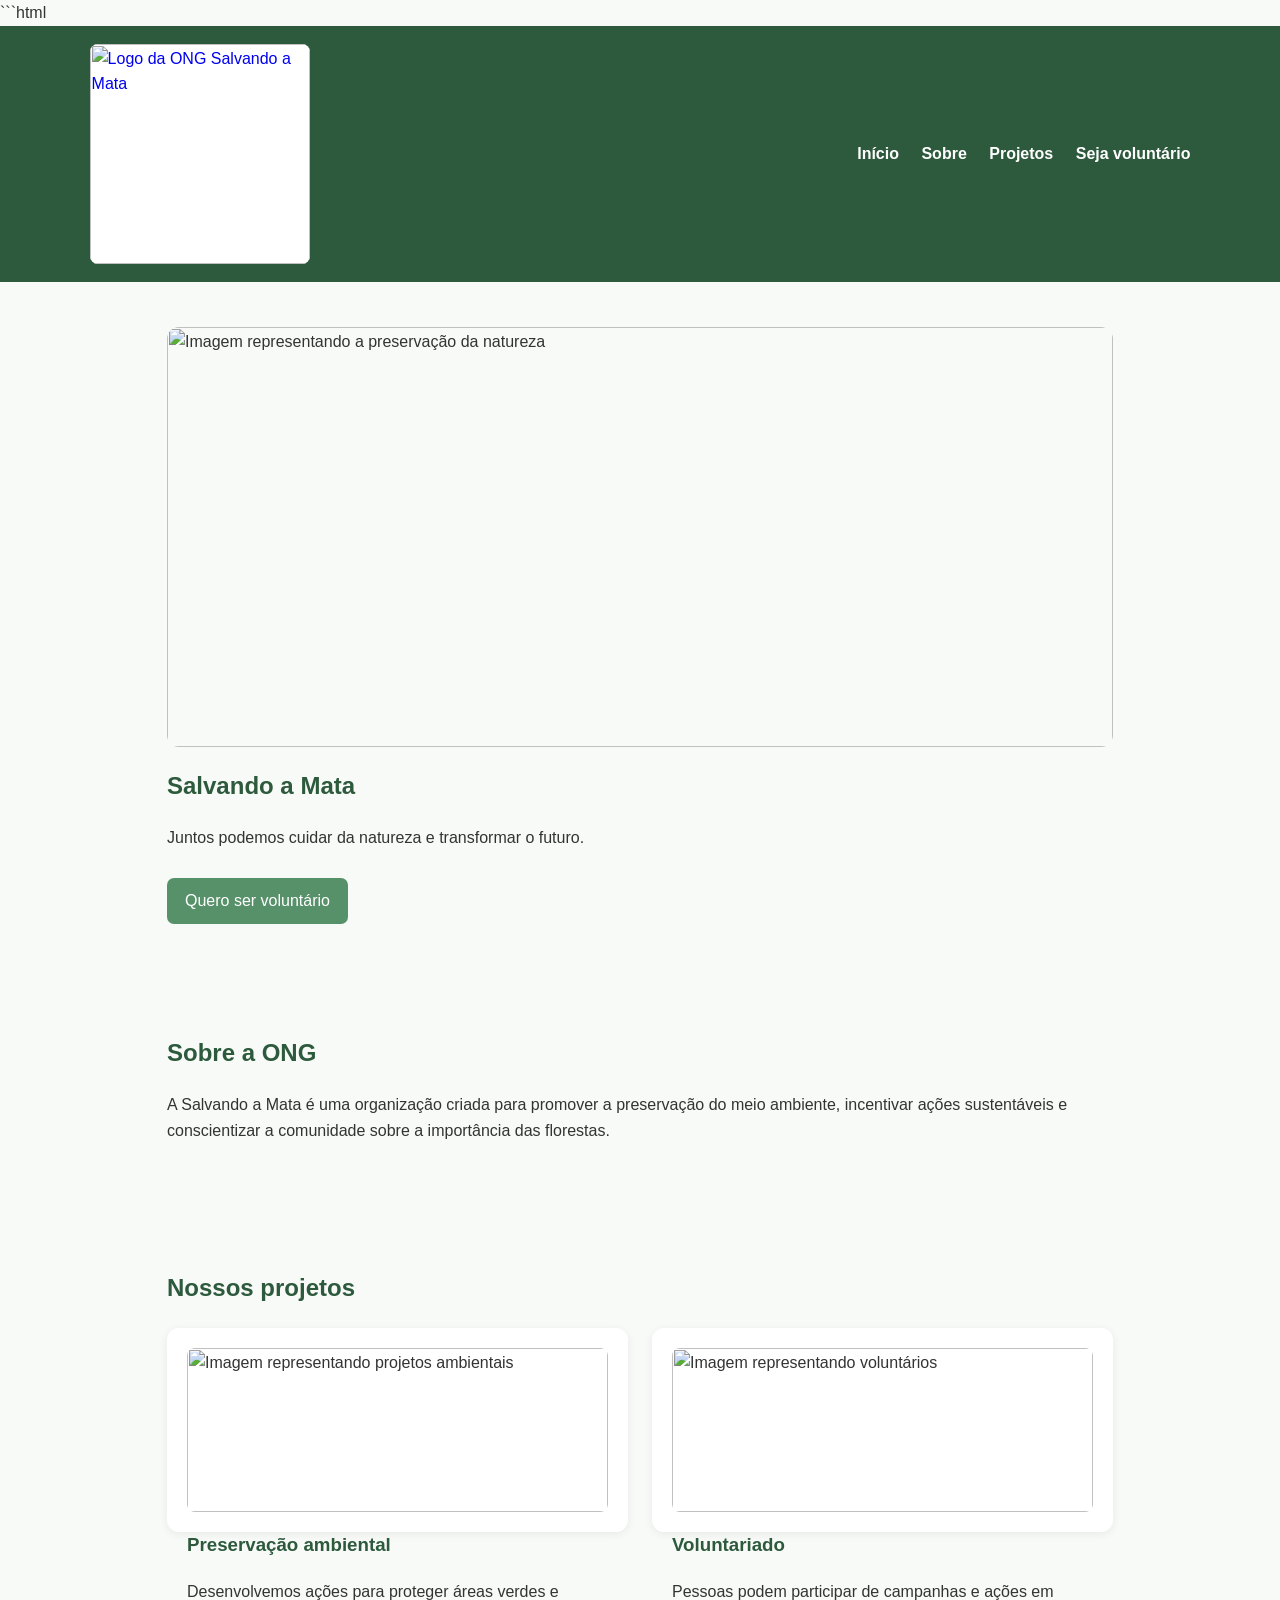
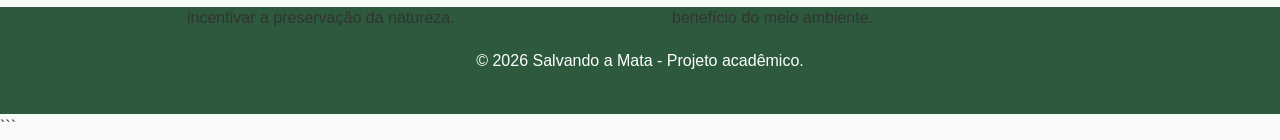
==== index.html @ ff937026 "Add ONG website pages" ====
```html
<!DOCTYPE html>
<html lang="pt-BR">

<head>
    <meta charset="UTF-8">
    <meta name="viewport" content="width=device-width, initial-scale=1.0">
    <title>Salvando a Mata - ONG</title>
    <link rel="stylesheet" href="css/style.css">
</head>

<body>

<header>
    <a href="index.html">
        <img src="img/logo.svg" alt="Logo da ONG Salvando a Mata">
    </a>

    <nav aria-label="Navegação principal">
        <a href="index.html">Início</a>
        <a href="#sobre">Sobre</a>
        <a href="#projetos">Projetos</a>
        <a href="cadastro.html">Seja voluntário</a>
    </nav>
</header>

<main>

    <section class="hero">
        <img src="img/banner.jpg" alt="Imagem representando a preservação da natureza">

        <h1>Salvando a Mata</h1>

        <p>
            Juntos podemos cuidar da natureza e transformar o futuro.
        </p>

        <a class="btn" href="cadastro.html">Quero ser voluntário</a>
    </section>

    <section id="sobre">
        <h2>Sobre a ONG</h2>

        <p>
            A Salvando a Mata é uma organização criada para promover
            a preservação do meio ambiente, incentivar ações sustentáveis
            e conscientizar a comunidade sobre a importância das florestas.
        </p>
    </section>

    <section id="projetos">

        <h2>Nossos projetos</h2>

        <div class="cards">

            <article class="card">
                <img src="img/projetos.jpg"
                     alt="Imagem representando projetos ambientais">

                <h3>Preservação ambiental</h3>

                <p>
                    Desenvolvemos ações para proteger áreas verdes
                    e incentivar a preservação da natureza.
                </p>
            </article>

            <article class="card">
                <img src="img/voluntarios.png"
                     alt="Imagem representando voluntários">

                <h3>Voluntariado</h3>

                <p>
                    Pessoas podem participar de campanhas e ações
                    em benefício do meio ambiente.
                </p>
            </article>

        </div>

    </section>

</main>

<footer>
    <p>
        &copy; 2026 Salvando a Mata - Projeto acadêmico.
    </p>
</footer>

</body>
</html>
```
---- css/style.css ----
css
* {
    box-sizing: border-box;
}

body {
    margin: 0;
    font-family: Arial, sans-serif;
    line-height: 1.6;
    color: #333;
    background-color: #f8faf8;
}

header {
    background-color: #2d5a3c;
    color: white;
    padding: 18px 7%;
    display: flex;
    align-items: center;
    justify-content: space-between;
    gap: 20px;
}

header img {
    width: 220px;
    background-color: white;
    border-radius: 8px;
}

nav a {
    color: white;
    text-decoration: none;
    margin-left: 18px;
    font-weight: bold;
}

main {
    max-width: 1100px;
    margin: auto;
}

section {
    padding: 45px 7%;
}

.hero img {
    width: 100%;
    max-height: 420px;
    object-fit: cover;
    border-radius: 12px;
}

h1,
h2,
h3 {
    color: #2d5a3c;
}

.cards {
    display: grid;
    grid-template-columns: repeat(2, 1fr);
    gap: 24px;
}

.card {
    background-color: white;
    padding: 20px;
    border-radius: 12px;
    box-shadow: 0 2px 10px #0001;
}

.card img {
    width: 100%;
    border-radius: 8px;
}

.btn {
    display: inline-block;
    background-color: #569169;
    color: white;
    padding: 10px 18px;
    border-radius: 7px;
    text-decoration: none;
    margin-top: 12px;
}

form {
    background-color: white;
    padding: 25px;
    border-radius: 12px;
}

fieldset {
    border: 1px solid #cbd8cf;
    border-radius: 8px;
    margin-bottom: 20px;
    padding: 20px;
}

legend {
    font-weight: bold;
    color: #2d5a3c;
}

label {
    display: block;
    margin-top: 12px;
    font-weight: bold;
}

input,
select {
    width: 100%;
    padding: 10px;
    margin-top: 5px;
    border: 1px solid #aaa;
    border-radius: 6px;
}

button {
    background-color: #2d5a3c;
    color: white;
    border: 0;
    padding: 12px 22px;
    border-radius: 7px;
    cursor: pointer;
}

footer {
    background-color: #2d5a3c;
    color: white;
    text-align: center;
    padding: 25px;
    margin-top: 30px;
}

@media (max-width: 700px) {

    header {
        flex-direction: column;
        align-items: flex-start;
    }

    .cards {
        grid-template-columns: 1fr;
    }

    nav a {
        margin: 0 10px 0 0;
    }
}
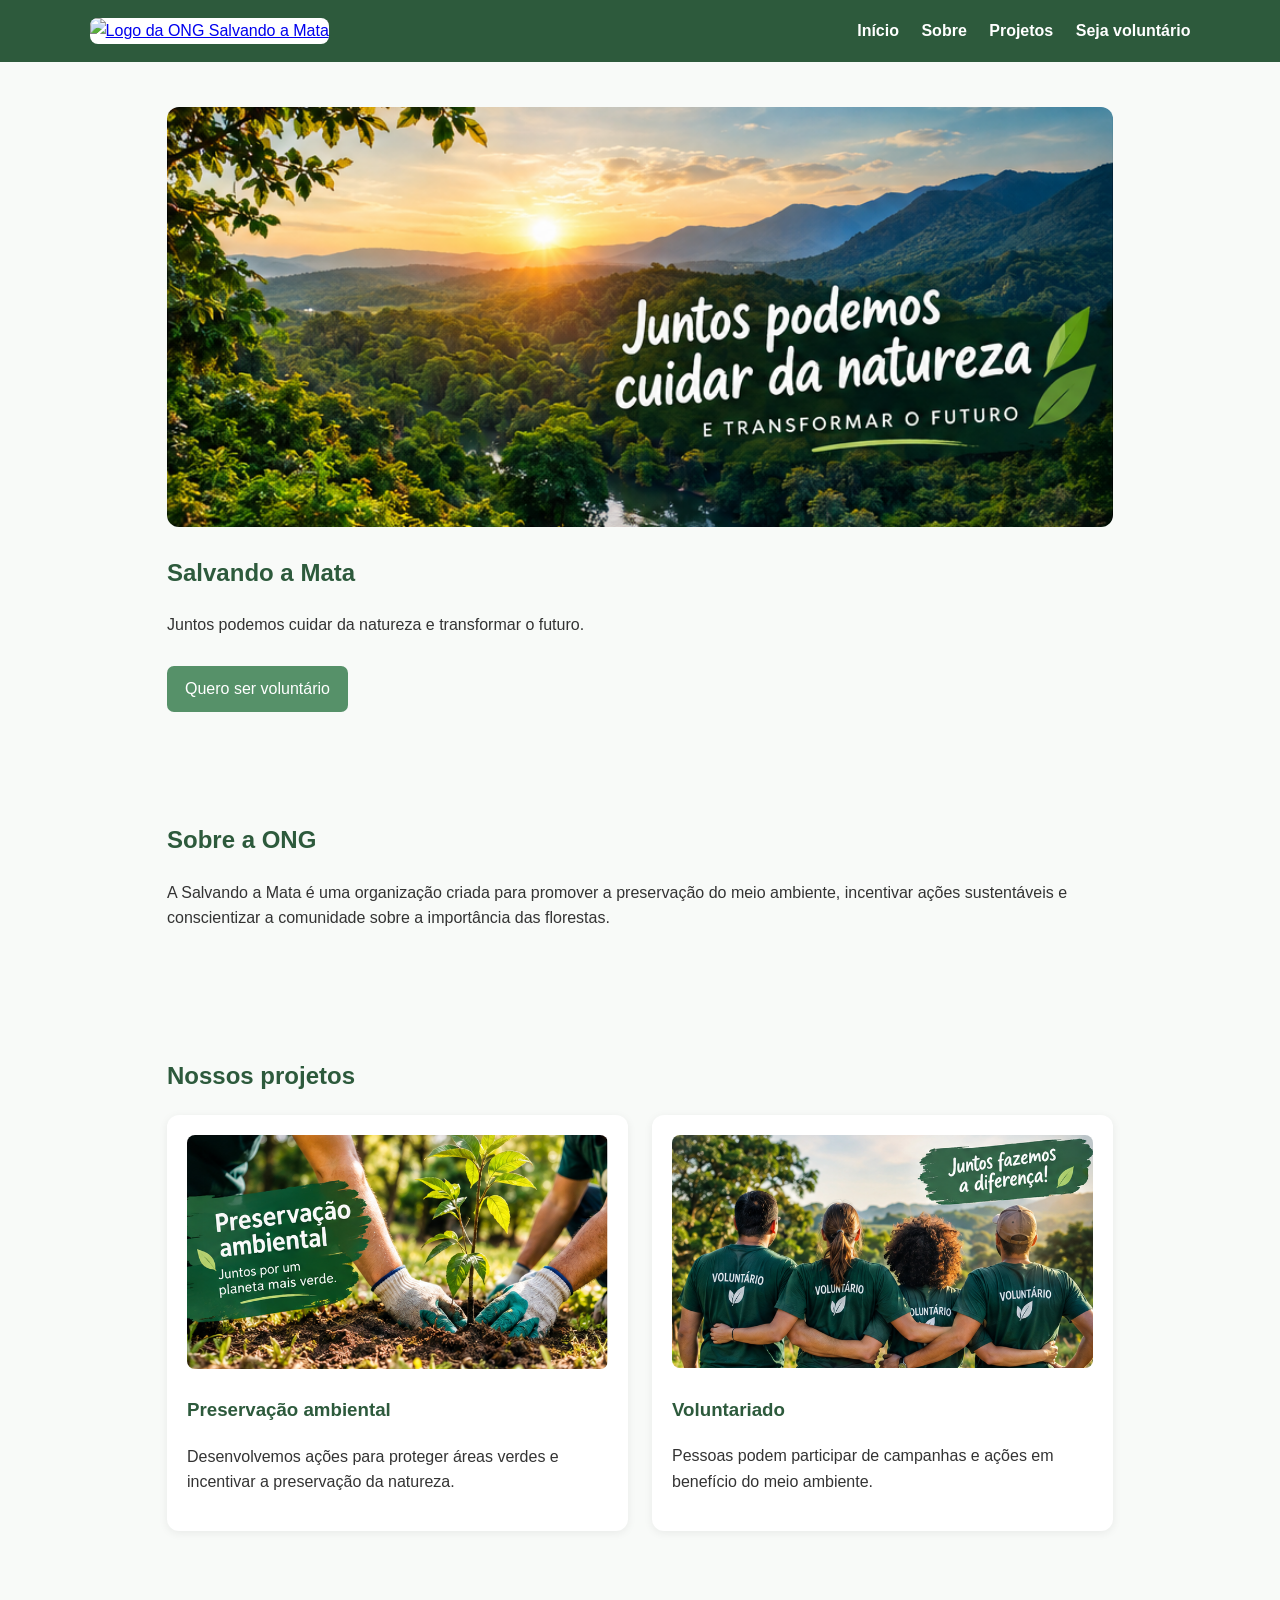
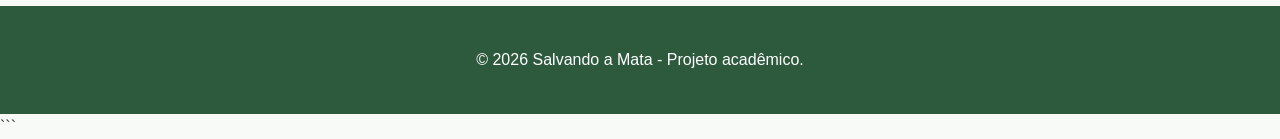
==== commit 3f04e3aa: "Remove markdown code block from index.html" ====
--- a/index.html
+++ b/index.html
@@ -1,4 +1,4 @@
-```html
+
 <!DOCTYPE html>
 <html lang="pt-BR">
 
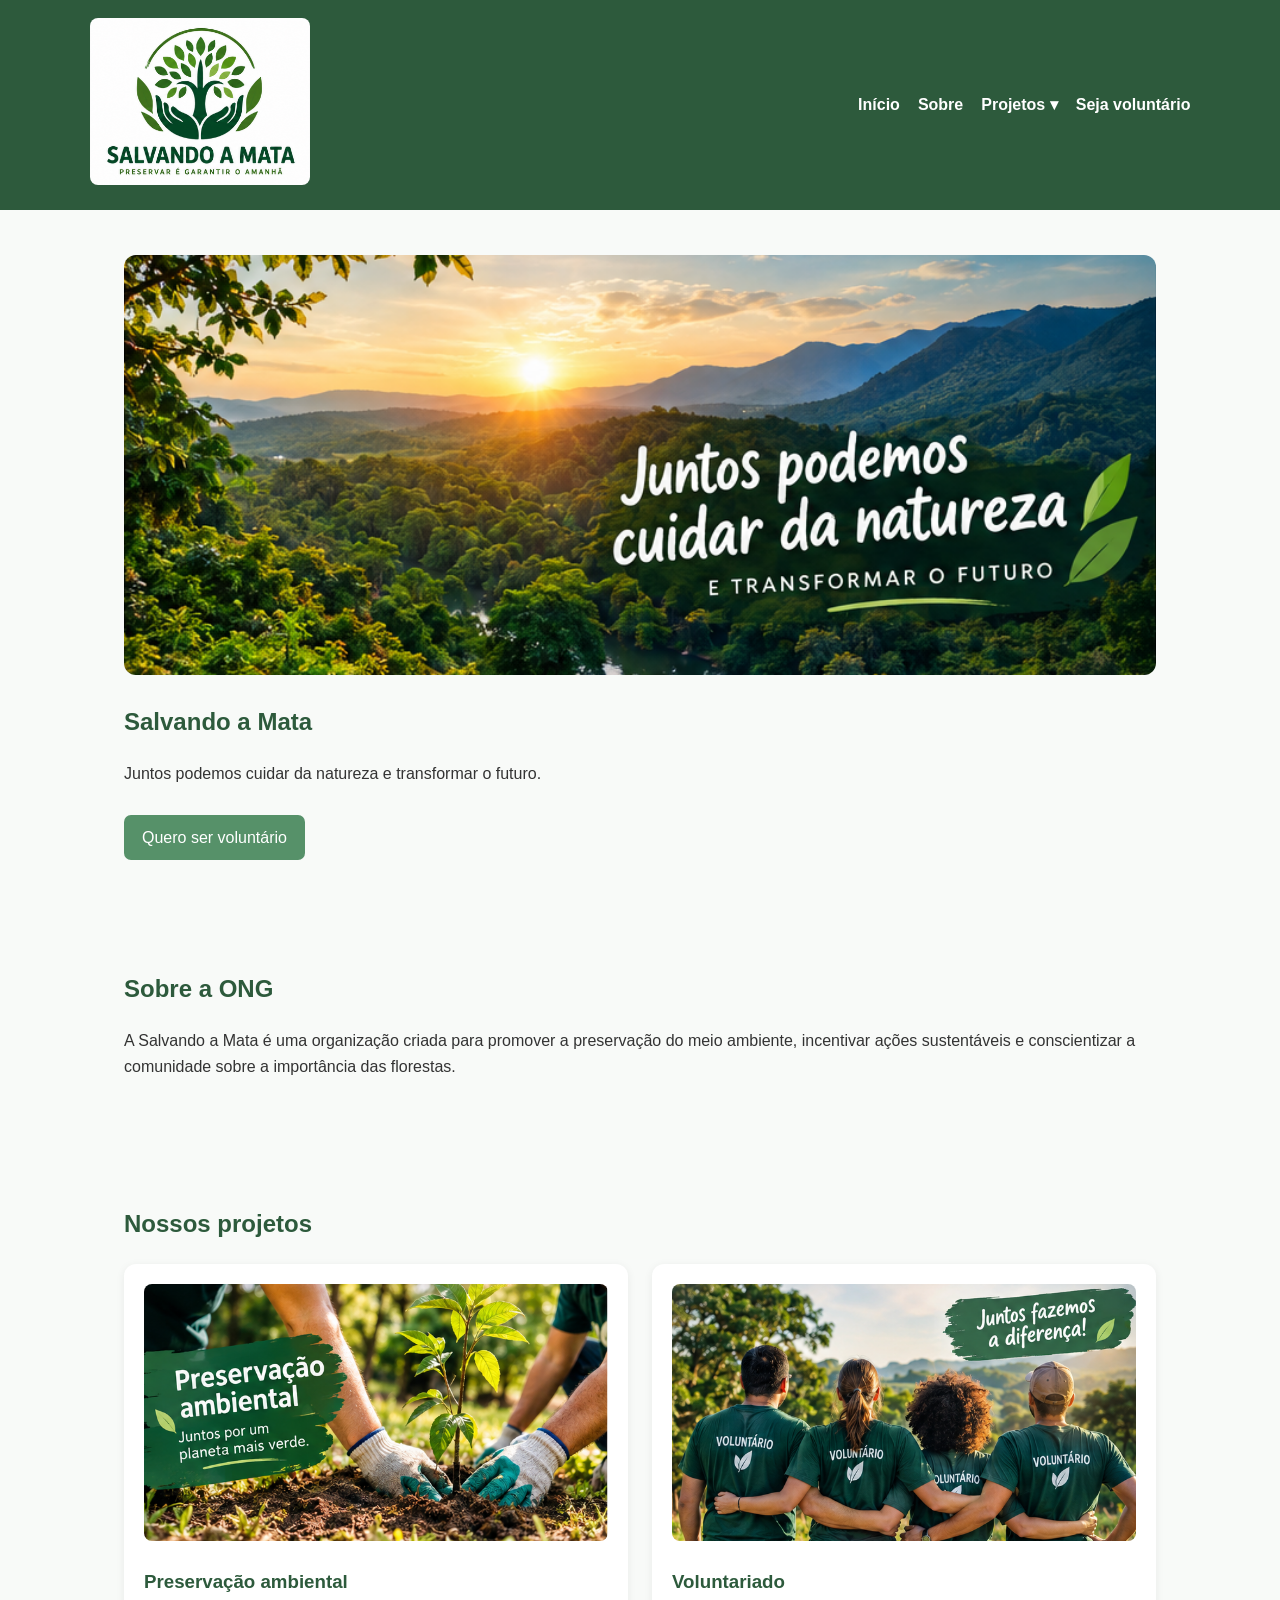
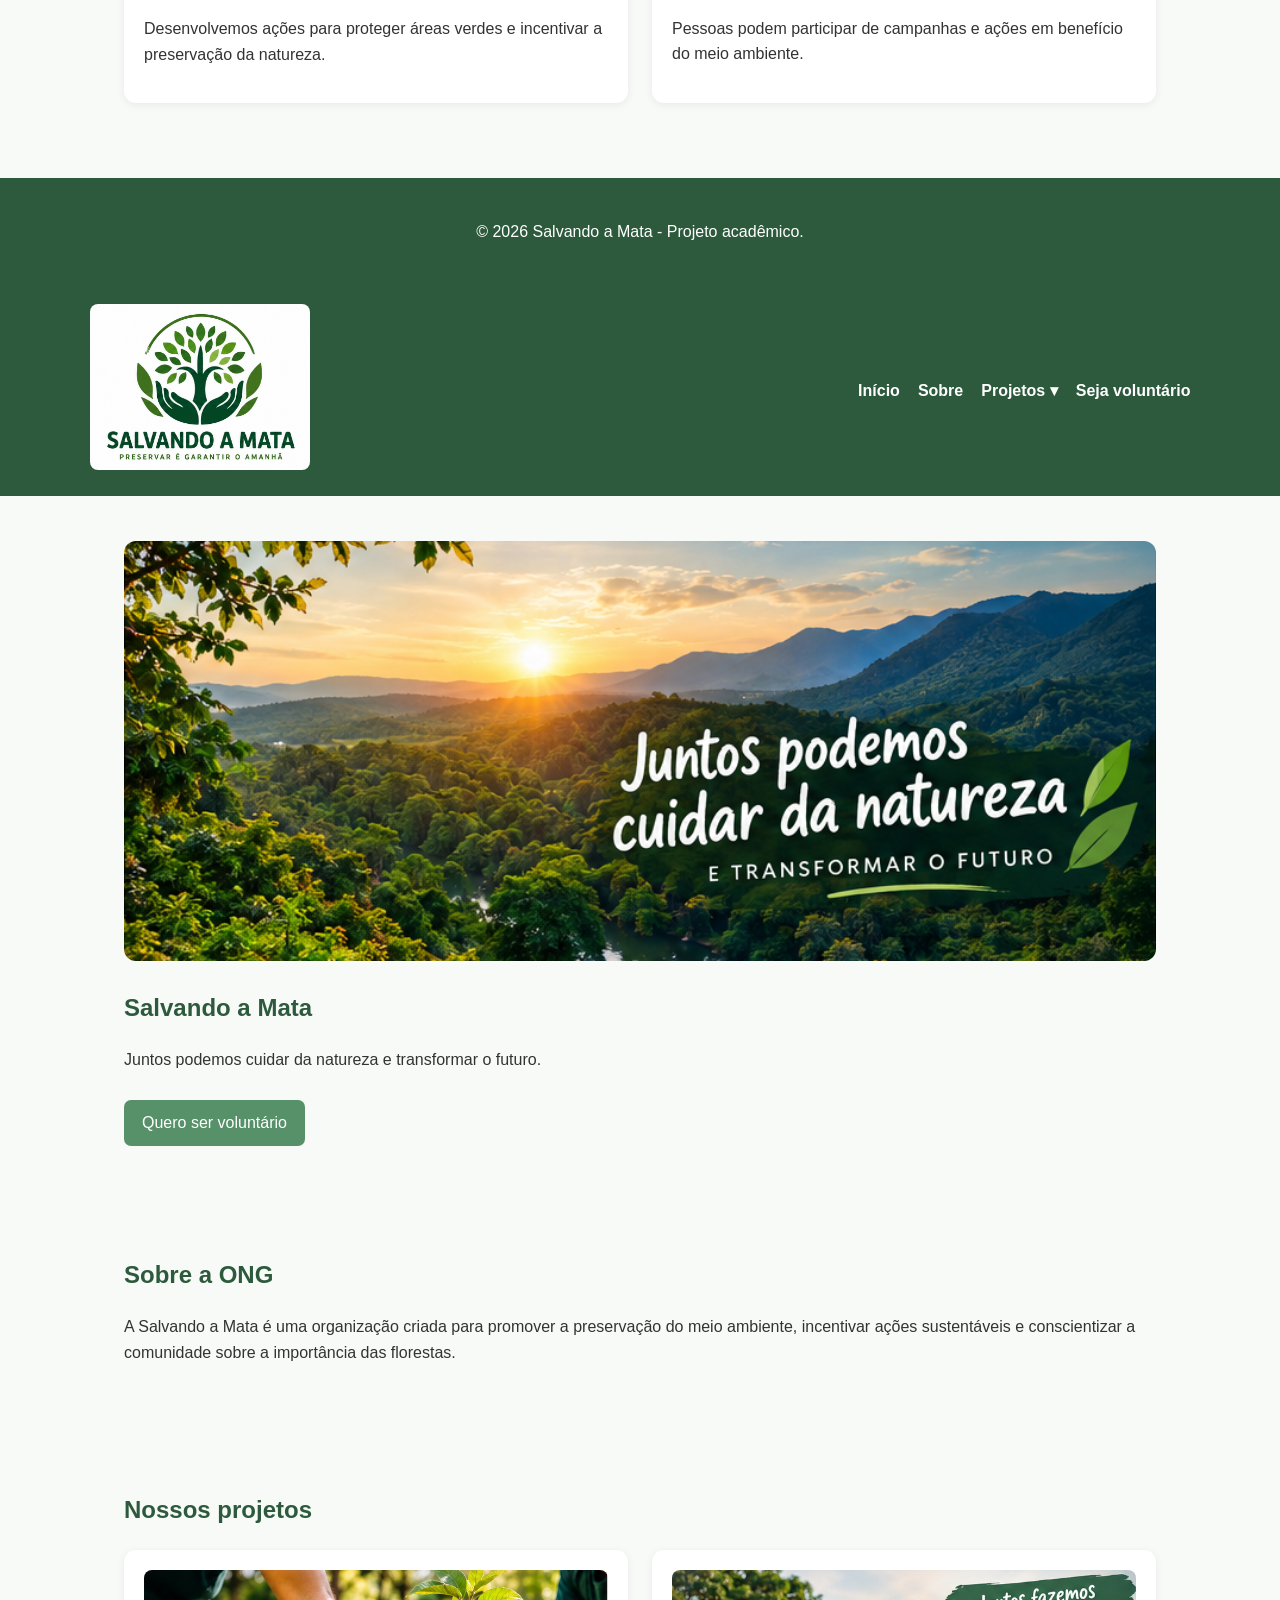
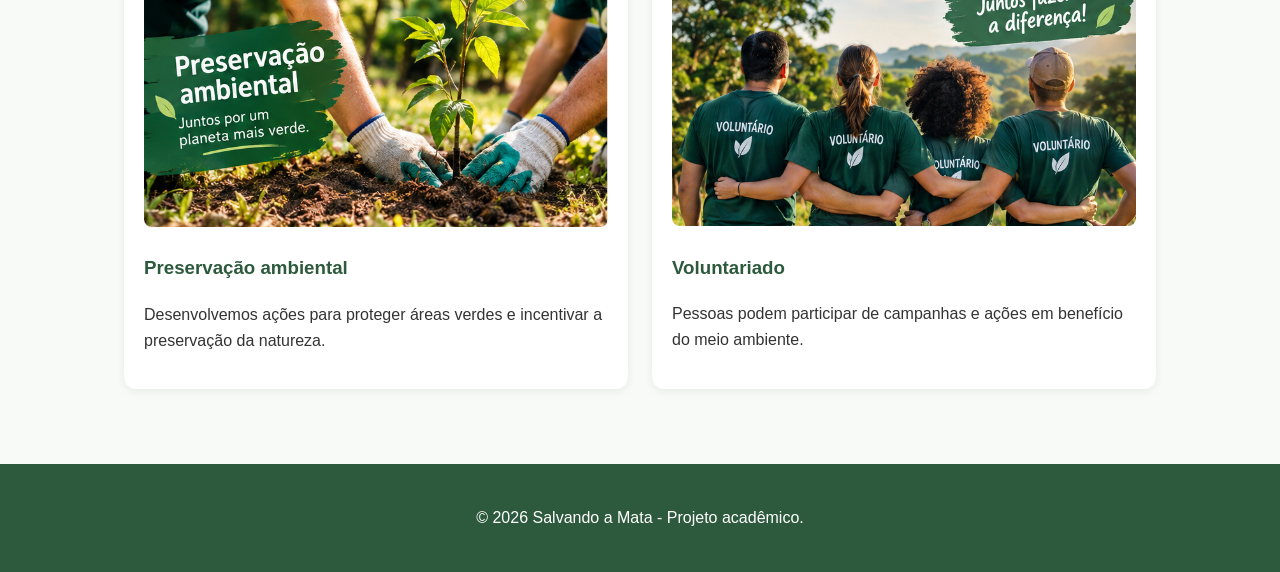
==== commit f9ec2396: "Refactor index.html structure and navigation" ====
--- a/index.html
+++ b/index.html
@@ -1,4 +1,3 @@
-
 <!DOCTYPE html>
 <html lang="pt-BR">
 
@@ -13,14 +12,51 @@
 
 <header>
     <a href="index.html">
-        <img src="img/logo.svg" alt="Logo da ONG Salvando a Mata">
+        <img src="img/logo.png" alt="Logo da ONG Salvando a Mata">
     </a>
 
     <nav aria-label="Navegação principal">
-        <a href="index.html">Início</a>
-        <a href="#sobre">Sobre</a>
-        <a href="#projetos">Projetos</a>
-        <a href="cadastro.html">Seja voluntário</a>
+
+        <!-- Botão do menu hambúrguer -->
+        <button class="menu-hamburguer"
+                onclick="toggleMenu()"
+                aria-label="Abrir menu"
+                aria-expanded="false"
+                aria-controls="menu">
+            ☰
+        </button>
+
+        <!-- Menu principal -->
+        <ul class="menu" id="menu">
+
+            <li>
+                <a href="index.html">Início</a>
+            </li>
+
+            <li>
+                <a href="#sobre">Sobre</a>
+            </li>
+
+            <!-- Menu dropdown -->
+            <li class="dropdown">
+                <a href="#projetos">Projetos ▾</a>
+
+                <ul class="submenu">
+                    <li>
+                        <a href="#projetos">Preservação ambiental</a>
+                    </li>
+                    <li>
+                        <a href="#projetos">Voluntariado</a>
+                    </li>
+                </ul>
+            </li>
+
+            <li>
+                <a href="cadastro.html">Seja voluntário</a>
+            </li>
+
+        </ul>
+
     </nav>
 </header>
 
@@ -90,6 +126,174 @@
     </p>
 </footer>
 
+<!-- JavaScript do menu -->
+<script>
+function toggleMenu() {
+    const menu = document.getElementById("menu");
+    const botao = document.querySelector(".menu-hamburguer");
+
+    menu.classList.toggle("ativo");
+
+    const aberto = menu.classList.contains("ativo");
+
+    botao.setAttribute("aria-expanded", aberto);
+    botao.setAttribute(
+        "aria-label",
+        aberto ? "Fechar menu" : "Abrir menu"
+    );
+}
+</script>
+
 </body>
 </html>
-```
+<!DOCTYPE html>
+<html lang="pt-BR">
+
+<head>
+    <meta charset="UTF-8">
+    <meta name="viewport" content="width=device-width, initial-scale=1.0">
+    <title>Salvando a Mata - ONG</title>
+    <link rel="stylesheet" href="css/style.css">
+</head>
+
+<body>
+
+<header>
+    <a href="index.html">
+        <img src="img/logo.png" alt="Logo da ONG Salvando a Mata">
+    </a>
+
+    <nav aria-label="Navegação principal">
+
+        <!-- Botão do menu hambúrguer -->
+        <button class="menu-hamburguer"
+                onclick="toggleMenu()"
+                aria-label="Abrir menu"
+                aria-expanded="false"
+                aria-controls="menu">
+            ☰
+        </button>
+
+        <!-- Menu principal -->
+        <ul class="menu" id="menu">
+
+            <li>
+                <a href="index.html">Início</a>
+            </li>
+
+            <li>
+                <a href="#sobre">Sobre</a>
+            </li>
+
+            <!-- Menu dropdown -->
+            <li class="dropdown">
+                <a href="#projetos">Projetos ▾</a>
+
+                <ul class="submenu">
+                    <li>
+                        <a href="#projetos">Preservação ambiental</a>
+                    </li>
+                    <li>
+                        <a href="#projetos">Voluntariado</a>
+                    </li>
+                </ul>
+            </li>
+
+            <li>
+                <a href="cadastro.html">Seja voluntário</a>
+            </li>
+
+        </ul>
+
+    </nav>
+</header>
+
+<main>
+
+    <section class="hero">
+        <img src="img/banner.jpg" alt="Imagem representando a preservação da natureza">
+
+        <h1>Salvando a Mata</h1>
+
+        <p>
+            Juntos podemos cuidar da natureza e transformar o futuro.
+        </p>
+
+        <a class="btn" href="cadastro.html">Quero ser voluntário</a>
+    </section>
+
+    <section id="sobre">
+        <h2>Sobre a ONG</h2>
+
+        <p>
+            A Salvando a Mata é uma organização criada para promover
+            a preservação do meio ambiente, incentivar ações sustentáveis
+            e conscientizar a comunidade sobre a importância das florestas.
+        </p>
+    </section>
+
+    <section id="projetos">
+
+        <h2>Nossos projetos</h2>
+
+        <div class="cards">
+
+            <article class="card">
+                <img src="img/projetos.jpg"
+                     alt="Imagem representando projetos ambientais">
+
+                <h3>Preservação ambiental</h3>
+
+                <p>
+                    Desenvolvemos ações para proteger áreas verdes
+                    e incentivar a preservação da natureza.
+                </p>
+            </article>
+
+            <article class="card">
+                <img src="img/voluntarios.png"
+                     alt="Imagem representando voluntários">
+
+                <h3>Voluntariado</h3>
+
+                <p>
+                    Pessoas podem participar de campanhas e ações
+                    em benefício do meio ambiente.
+                </p>
+            </article>
+
+        </div>
+
+    </section>
+
+</main>
+
+<footer>
+    <p>
+        &copy; 2026 Salvando a Mata - Projeto acadêmico.
+    </p>
+</footer>
+
+<!-- JavaScript do menu -->
+<script>
+function toggleMenu() {
+    const menu = document.getElementById("menu");
+    const botao = document.querySelector(".menu-hamburguer");
+
+    menu.classList.toggle("ativo");
+
+    const aberto = menu.classList.contains("ativo");
+
+    botao.setAttribute("aria-expanded", aberto);
+    botao.setAttribute(
+        "aria-label",
+        aberto ? "Fechar menu" : "Abrir menu"
+    );
+}
+</script>
+
+</body>
+</html>
+
+</body>
+</html>
--- a/css/style.css
+++ b/css/style.css
@@ -1,4 +1,4 @@
-css
+
 * {
     box-sizing: border-box;
 }
@@ -27,11 +27,60 @@
     border-radius: 8px;
 }
 
+/* Menu de navegação */
+nav {
+    display: flex;
+    align-items: center;
+}
+
+.menu {
+    display: flex;
+    align-items: center;
+    gap: 18px;
+    list-style: none;
+    margin: 0;
+    padding: 0;
+}
+
 nav a {
     color: white;
     text-decoration: none;
-    margin-left: 18px;
     font-weight: bold;
+}
+
+/* Dropdown */
+.dropdown {
+    position: relative;
+}
+
+.submenu {
+    display: none;
+    position: absolute;
+    top: 100%;
+    left: 0;
+    background-color: #2d5a3c;
+    list-style: none;
+    padding: 10px;
+    min-width: 150px;
+    z-index: 10;
+}
+
+.dropdown:hover .submenu,
+.dropdown:focus-within .submenu {
+    display: block;
+}
+
+.submenu li {
+    padding: 8px;
+}
+
+/* Botão hambúrguer */
+.menu-hamburguer {
+    display: none;
+    background-color: transparent;
+    color: white;
+    font-size: 28px;
+    padding: 5px 10px;
 }
 
 main {
@@ -56,13 +105,15 @@
     color: #2d5a3c;
 }
 
+/* Grid de 12 colunas */
 .cards {
     display: grid;
-    grid-template-columns: repeat(2, 1fr);
+    grid-template-columns: repeat(12, 1fr);
     gap: 24px;
 }
 
 .card {
+    grid-column: span 6;
     background-color: white;
     padding: 20px;
     border-radius: 12px;
@@ -84,7 +135,11 @@
     margin-top: 12px;
 }
 
+/* Formulário */
 form {
+    display: flex;
+    flex-direction: column;
+    gap: 16px;
     background-color: white;
     padding: 25px;
     border-radius: 12px;
@@ -134,18 +189,101 @@
     margin-top: 30px;
 }
 
-@media (max-width: 700px) {
-
+/* Desktop panorâmico */
+@media (min-width: 1200px) {
+    main {
+        max-width: 1200px;
+    }
+}
+
+/* Desktop */
+@media (max-width: 1199px) {
+    main {
+        max-width: 100%;
+    }
+}
+
+/* Tablets */
+@media (max-width: 992px) {
+    .cards {
+        gap: 16px;
+    }
+
+    header img {
+        width: 180px;
+    }
+}
+
+/* Celulares */
+@media (max-width: 768px) {
     header {
         flex-direction: column;
         align-items: flex-start;
     }
 
-    .cards {
-        grid-template-columns: 1fr;
-    }
-
+    nav {
+        width: 100%;
+        flex-direction: column;
+        align-items: flex-start;
+    }
+
+    .menu-hamburguer {
+        display: block;
+    }
+
+    .menu {
+        display: none;
+        flex-direction: column;
+        align-items: flex-start;
+        width: 100%;
+        gap: 12px;
+        padding-top: 15px;
+    }
+
+    .menu.ativo {
+        display: flex;
+    }
+
+    .submenu {
+        position: static;
+        background-color: #1e402a;
+    }
+
+    .card {
+        grid-column: span 12;
+    }
+
+    section {
+        padding: 30px 5%;
+    }
+}
+
+/* Celulares pequenos */
+@media (max-width: 576px) {
     nav a {
-        margin: 0 10px 0 0;
-    }
-}
+        font-size: 14px;
+    }
+
+    header img {
+        width: 150px;
+    }
+
+    .card {
+        padding: 15px;
+    }
+}
+
+/* Telas muito pequenas */
+@media (max-width: 400px) {
+    h1 {
+        font-size: 24px;
+    }
+
+    h2 {
+        font-size: 20px;
+    }
+
+    button {
+        width: 100%;
+    }
+}
--- a/css/style.css
+++ b/css/style.css
@@ -1,4 +1,4 @@
-css
+
 * {
     box-sizing: border-box;
 }
@@ -27,11 +27,60 @@
     border-radius: 8px;
 }
 
+/* Menu de navegação */
+nav {
+    display: flex;
+    align-items: center;
+}
+
+.menu {
+    display: flex;
+    align-items: center;
+    gap: 18px;
+    list-style: none;
+    margin: 0;
+    padding: 0;
+}
+
 nav a {
     color: white;
     text-decoration: none;
-    margin-left: 18px;
     font-weight: bold;
+}
+
+/* Dropdown */
+.dropdown {
+    position: relative;
+}
+
+.submenu {
+    display: none;
+    position: absolute;
+    top: 100%;
+    left: 0;
+    background-color: #2d5a3c;
+    list-style: none;
+    padding: 10px;
+    min-width: 150px;
+    z-index: 10;
+}
+
+.dropdown:hover .submenu,
+.dropdown:focus-within .submenu {
+    display: block;
+}
+
+.submenu li {
+    padding: 8px;
+}
+
+/* Botão hambúrguer */
+.menu-hamburguer {
+    display: none;
+    background-color: transparent;
+    color: white;
+    font-size: 28px;
+    padding: 5px 10px;
 }
 
 main {
@@ -56,13 +105,15 @@
     color: #2d5a3c;
 }
 
+/* Grid de 12 colunas */
 .cards {
     display: grid;
-    grid-template-columns: repeat(2, 1fr);
+    grid-template-columns: repeat(12, 1fr);
     gap: 24px;
 }
 
 .card {
+    grid-column: span 6;
     background-color: white;
     padding: 20px;
     border-radius: 12px;
@@ -84,7 +135,11 @@
     margin-top: 12px;
 }
 
+/* Formulário */
 form {
+    display: flex;
+    flex-direction: column;
+    gap: 16px;
     background-color: white;
     padding: 25px;
     border-radius: 12px;
@@ -134,18 +189,101 @@
     margin-top: 30px;
 }
 
-@media (max-width: 700px) {
-
+/* Desktop panorâmico */
+@media (min-width: 1200px) {
+    main {
+        max-width: 1200px;
+    }
+}
+
+/* Desktop */
+@media (max-width: 1199px) {
+    main {
+        max-width: 100%;
+    }
+}
+
+/* Tablets */
+@media (max-width: 992px) {
+    .cards {
+        gap: 16px;
+    }
+
+    header img {
+        width: 180px;
+    }
+}
+
+/* Celulares */
+@media (max-width: 768px) {
     header {
         flex-direction: column;
         align-items: flex-start;
     }
 
-    .cards {
-        grid-template-columns: 1fr;
-    }
-
+    nav {
+        width: 100%;
+        flex-direction: column;
+        align-items: flex-start;
+    }
+
+    .menu-hamburguer {
+        display: block;
+    }
+
+    .menu {
+        display: none;
+        flex-direction: column;
+        align-items: flex-start;
+        width: 100%;
+        gap: 12px;
+        padding-top: 15px;
+    }
+
+    .menu.ativo {
+        display: flex;
+    }
+
+    .submenu {
+        position: static;
+        background-color: #1e402a;
+    }
+
+    .card {
+        grid-column: span 12;
+    }
+
+    section {
+        padding: 30px 5%;
+    }
+}
+
+/* Celulares pequenos */
+@media (max-width: 576px) {
     nav a {
-        margin: 0 10px 0 0;
-    }
-}
+        font-size: 14px;
+    }
+
+    header img {
+        width: 150px;
+    }
+
+    .card {
+        padding: 15px;
+    }
+}
+
+/* Telas muito pequenas */
+@media (max-width: 400px) {
+    h1 {
+        font-size: 24px;
+    }
+
+    h2 {
+        font-size: 20px;
+    }
+
+    button {
+        width: 100%;
+    }
+}
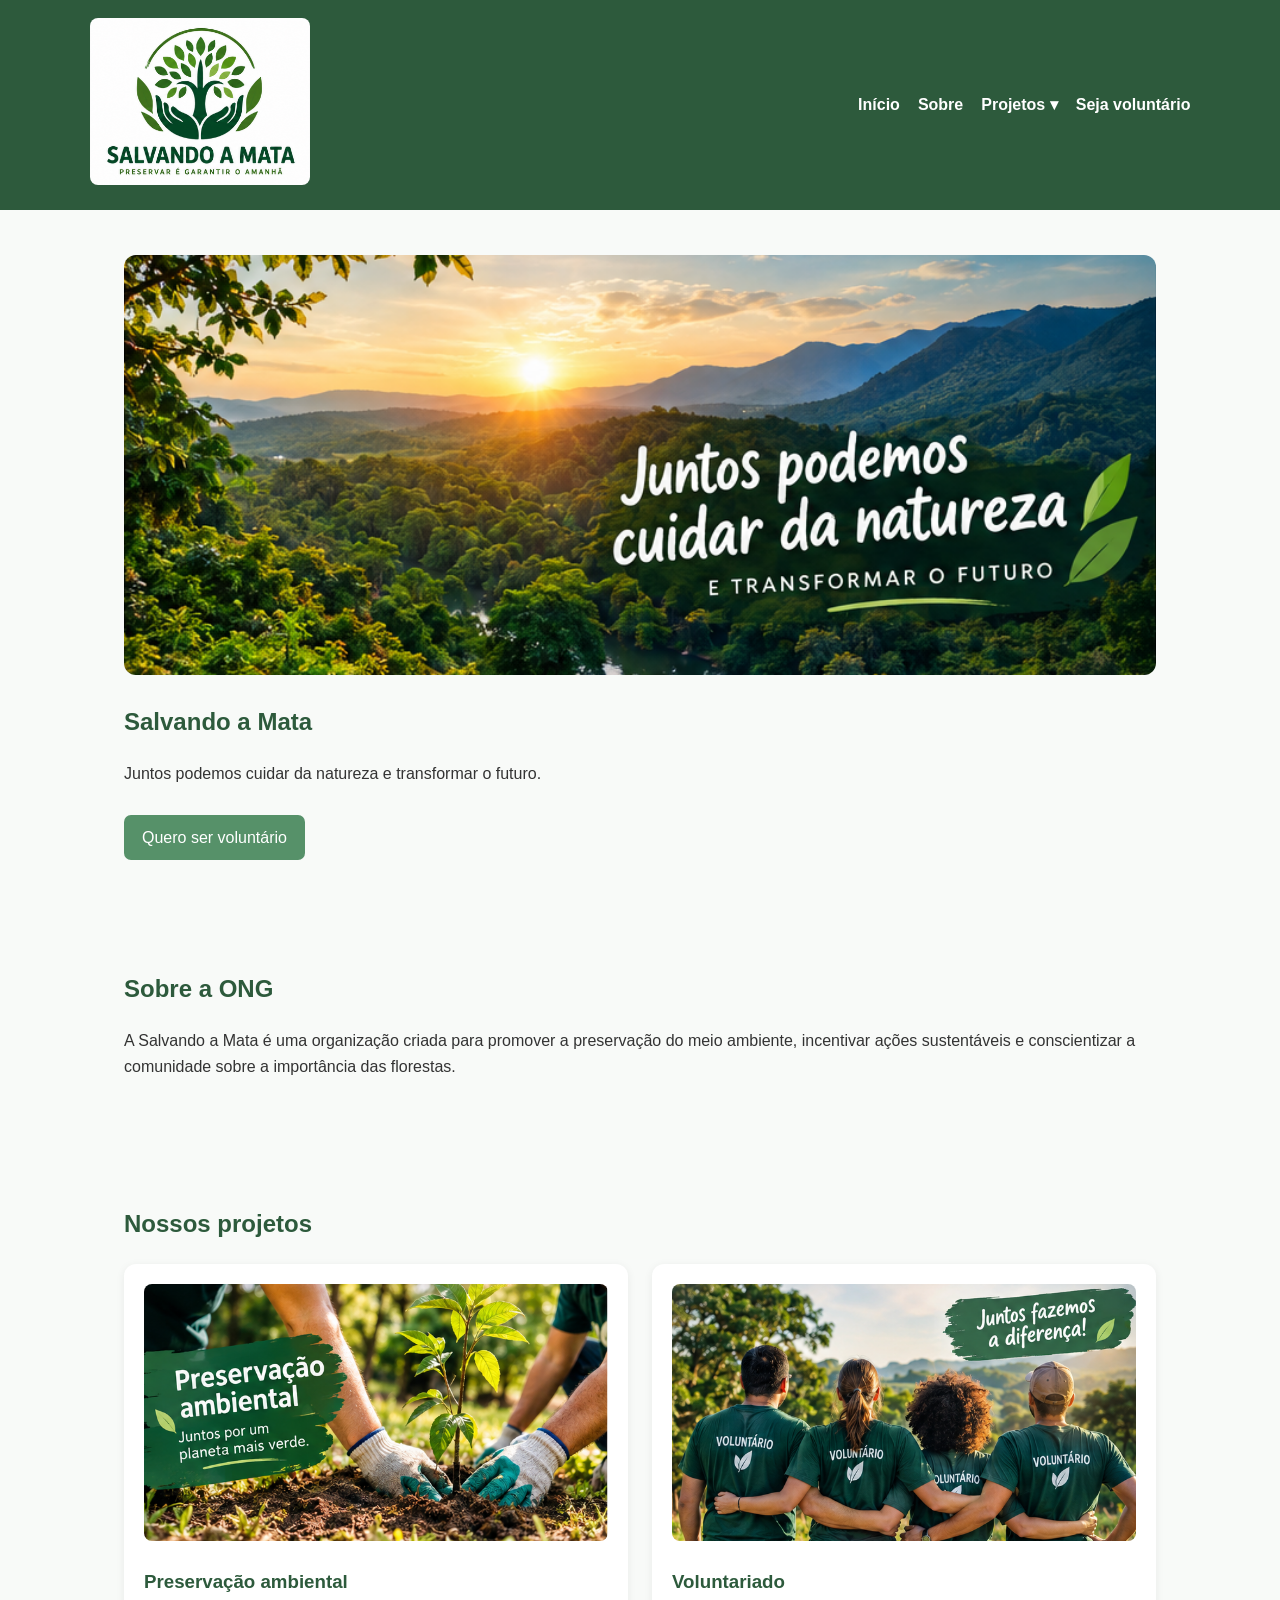
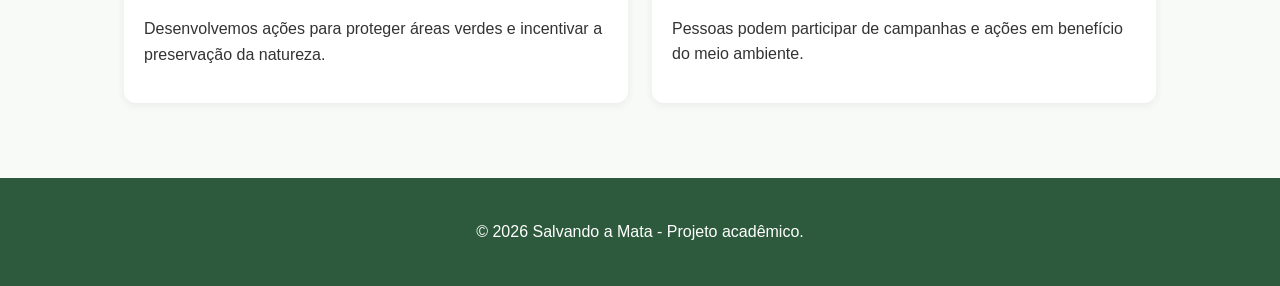
==== commit b59001bf: "Delete all content from index.html Removed the entire content of the index.html file." ====
--- a/index.html
+++ b/index.html
@@ -146,154 +146,3 @@
 
 </body>
 </html>
-<!DOCTYPE html>
-<html lang="pt-BR">
-
-<head>
-    <meta charset="UTF-8">
-    <meta name="viewport" content="width=device-width, initial-scale=1.0">
-    <title>Salvando a Mata - ONG</title>
-    <link rel="stylesheet" href="css/style.css">
-</head>
-
-<body>
-
-<header>
-    <a href="index.html">
-        <img src="img/logo.png" alt="Logo da ONG Salvando a Mata">
-    </a>
-
-    <nav aria-label="Navegação principal">
-
-        <!-- Botão do menu hambúrguer -->
-        <button class="menu-hamburguer"
-                onclick="toggleMenu()"
-                aria-label="Abrir menu"
-                aria-expanded="false"
-                aria-controls="menu">
-            ☰
-        </button>
-
-        <!-- Menu principal -->
-        <ul class="menu" id="menu">
-
-            <li>
-                <a href="index.html">Início</a>
-            </li>
-
-            <li>
-                <a href="#sobre">Sobre</a>
-            </li>
-
-            <!-- Menu dropdown -->
-            <li class="dropdown">
-                <a href="#projetos">Projetos ▾</a>
-
-                <ul class="submenu">
-                    <li>
-                        <a href="#projetos">Preservação ambiental</a>
-                    </li>
-                    <li>
-                        <a href="#projetos">Voluntariado</a>
-                    </li>
-                </ul>
-            </li>
-
-            <li>
-                <a href="cadastro.html">Seja voluntário</a>
-            </li>
-
-        </ul>
-
-    </nav>
-</header>
-
-<main>
-
-    <section class="hero">
-        <img src="img/banner.jpg" alt="Imagem representando a preservação da natureza">
-
-        <h1>Salvando a Mata</h1>
-
-        <p>
-            Juntos podemos cuidar da natureza e transformar o futuro.
-        </p>
-
-        <a class="btn" href="cadastro.html">Quero ser voluntário</a>
-    </section>
-
-    <section id="sobre">
-        <h2>Sobre a ONG</h2>
-
-        <p>
-            A Salvando a Mata é uma organização criada para promover
-            a preservação do meio ambiente, incentivar ações sustentáveis
-            e conscientizar a comunidade sobre a importância das florestas.
-        </p>
-    </section>
-
-    <section id="projetos">
-
-        <h2>Nossos projetos</h2>
-
-        <div class="cards">
-
-            <article class="card">
-                <img src="img/projetos.jpg"
-                     alt="Imagem representando projetos ambientais">
-
-                <h3>Preservação ambiental</h3>
-
-                <p>
-                    Desenvolvemos ações para proteger áreas verdes
-                    e incentivar a preservação da natureza.
-                </p>
-            </article>
-
-            <article class="card">
-                <img src="img/voluntarios.png"
-                     alt="Imagem representando voluntários">
-
-                <h3>Voluntariado</h3>
-
-                <p>
-                    Pessoas podem participar de campanhas e ações
-                    em benefício do meio ambiente.
-                </p>
-            </article>
-
-        </div>
-
-    </section>
-
-</main>
-
-<footer>
-    <p>
-        &copy; 2026 Salvando a Mata - Projeto acadêmico.
-    </p>
-</footer>
-
-<!-- JavaScript do menu -->
-<script>
-function toggleMenu() {
-    const menu = document.getElementById("menu");
-    const botao = document.querySelector(".menu-hamburguer");
-
-    menu.classList.toggle("ativo");
-
-    const aberto = menu.classList.contains("ativo");
-
-    botao.setAttribute("aria-expanded", aberto);
-    botao.setAttribute(
-        "aria-label",
-        aberto ? "Fechar menu" : "Abrir menu"
-    );
-}
-</script>
-
-</body>
-</html>
-
-</body>
-</html>
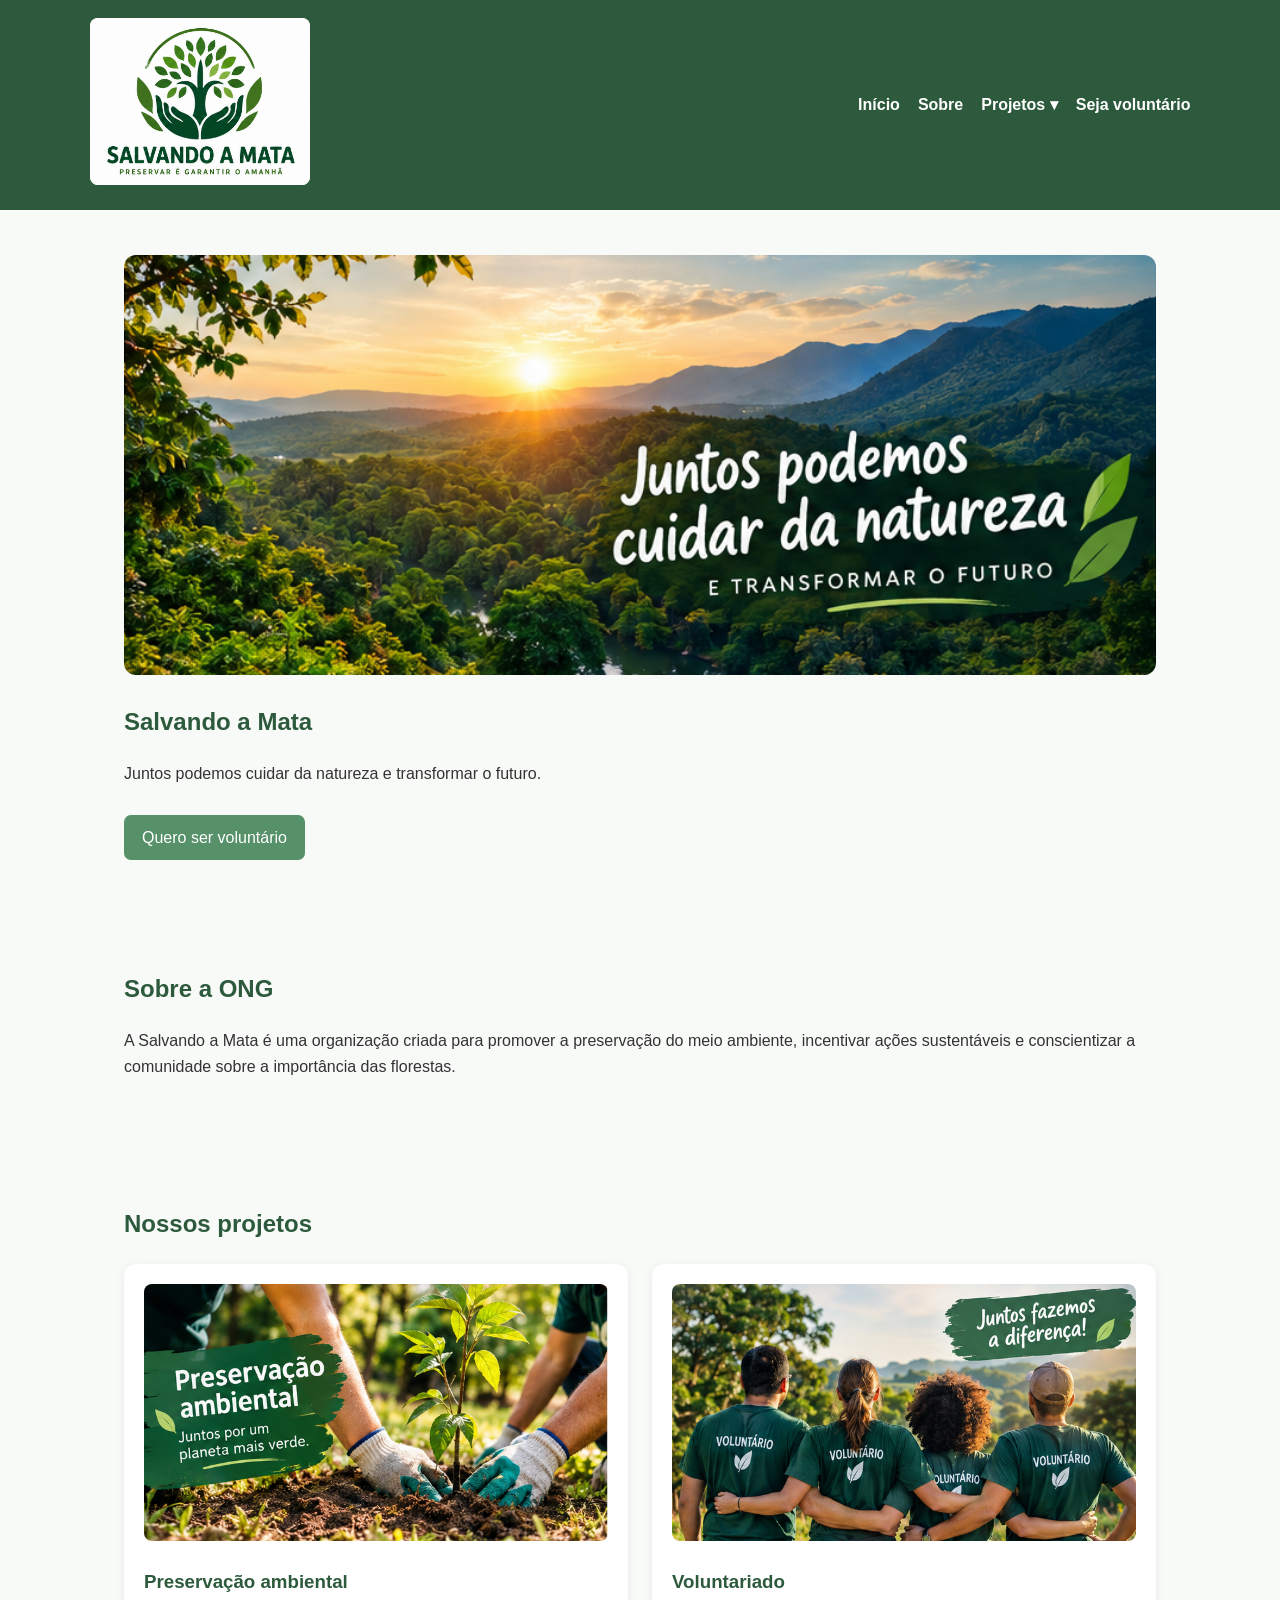
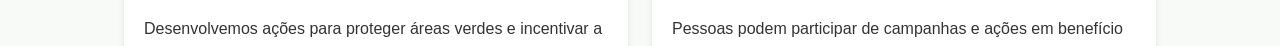
==== commit 7fc16f33: "Add index.html with redirect to html/index.html" ====
--- a/index.html
+++ b/index.html
@@ -3,146 +3,16 @@
 
 <head>
     <meta charset="UTF-8">
-    <meta name="viewport" content="width=device-width, initial-scale=1.0">
-    <title>Salvando a Mata - ONG</title>
-    <link rel="stylesheet" href="css/style.css">
+    <meta http-equiv="refresh" content="0; url=html/index.html">
+    <title>Salvando a Mata</title>
 </head>
 
 <body>
 
-<header>
-    <a href="index.html">
-        <img src="img/logo.png" alt="Logo da ONG Salvando a Mata">
-    </a>
-
-    <nav aria-label="Navegação principal">
-
-        <!-- Botão do menu hambúrguer -->
-        <button class="menu-hamburguer"
-                onclick="toggleMenu()"
-                aria-label="Abrir menu"
-                aria-expanded="false"
-                aria-controls="menu">
-            ☰
-        </button>
-
-        <!-- Menu principal -->
-        <ul class="menu" id="menu">
-
-            <li>
-                <a href="index.html">Início</a>
-            </li>
-
-            <li>
-                <a href="#sobre">Sobre</a>
-            </li>
-
-            <!-- Menu dropdown -->
-            <li class="dropdown">
-                <a href="#projetos">Projetos ▾</a>
-
-                <ul class="submenu">
-                    <li>
-                        <a href="#projetos">Preservação ambiental</a>
-                    </li>
-                    <li>
-                        <a href="#projetos">Voluntariado</a>
-                    </li>
-                </ul>
-            </li>
-
-            <li>
-                <a href="cadastro.html">Seja voluntário</a>
-            </li>
-
-        </ul>
-
-    </nav>
-</header>
-
-<main>
-
-    <section class="hero">
-        <img src="img/banner.jpg" alt="Imagem representando a preservação da natureza">
-
-        <h1>Salvando a Mata</h1>
-
-        <p>
-            Juntos podemos cuidar da natureza e transformar o futuro.
-        </p>
-
-        <a class="btn" href="cadastro.html">Quero ser voluntário</a>
-    </section>
-
-    <section id="sobre">
-        <h2>Sobre a ONG</h2>
-
-        <p>
-            A Salvando a Mata é uma organização criada para promover
-            a preservação do meio ambiente, incentivar ações sustentáveis
-            e conscientizar a comunidade sobre a importância das florestas.
-        </p>
-    </section>
-
-    <section id="projetos">
-
-        <h2>Nossos projetos</h2>
-
-        <div class="cards">
-
-            <article class="card">
-                <img src="img/projetos.jpg"
-                     alt="Imagem representando projetos ambientais">
-
-                <h3>Preservação ambiental</h3>
-
-                <p>
-                    Desenvolvemos ações para proteger áreas verdes
-                    e incentivar a preservação da natureza.
-                </p>
-            </article>
-
-            <article class="card">
-                <img src="img/voluntarios.png"
-                     alt="Imagem representando voluntários">
-
-                <h3>Voluntariado</h3>
-
-                <p>
-                    Pessoas podem participar de campanhas e ações
-                    em benefício do meio ambiente.
-                </p>
-            </article>
-
-        </div>
-
-    </section>
-
-</main>
-
-<footer>
     <p>
-        &copy; 2026 Salvando a Mata - Projeto acadêmico.
+        Redirecionando para o site...
     </p>
-</footer>
-
-<!-- JavaScript do menu -->
-<script>
-function toggleMenu() {
-    const menu = document.getElementById("menu");
-    const botao = document.querySelector(".menu-hamburguer");
-
-    menu.classList.toggle("ativo");
-
-    const aberto = menu.classList.contains("ativo");
-
-    botao.setAttribute("aria-expanded", aberto);
-    botao.setAttribute(
-        "aria-label",
-        aberto ? "Fechar menu" : "Abrir menu"
-    );
-}
-</script>
 
 </body>
+
 </html>
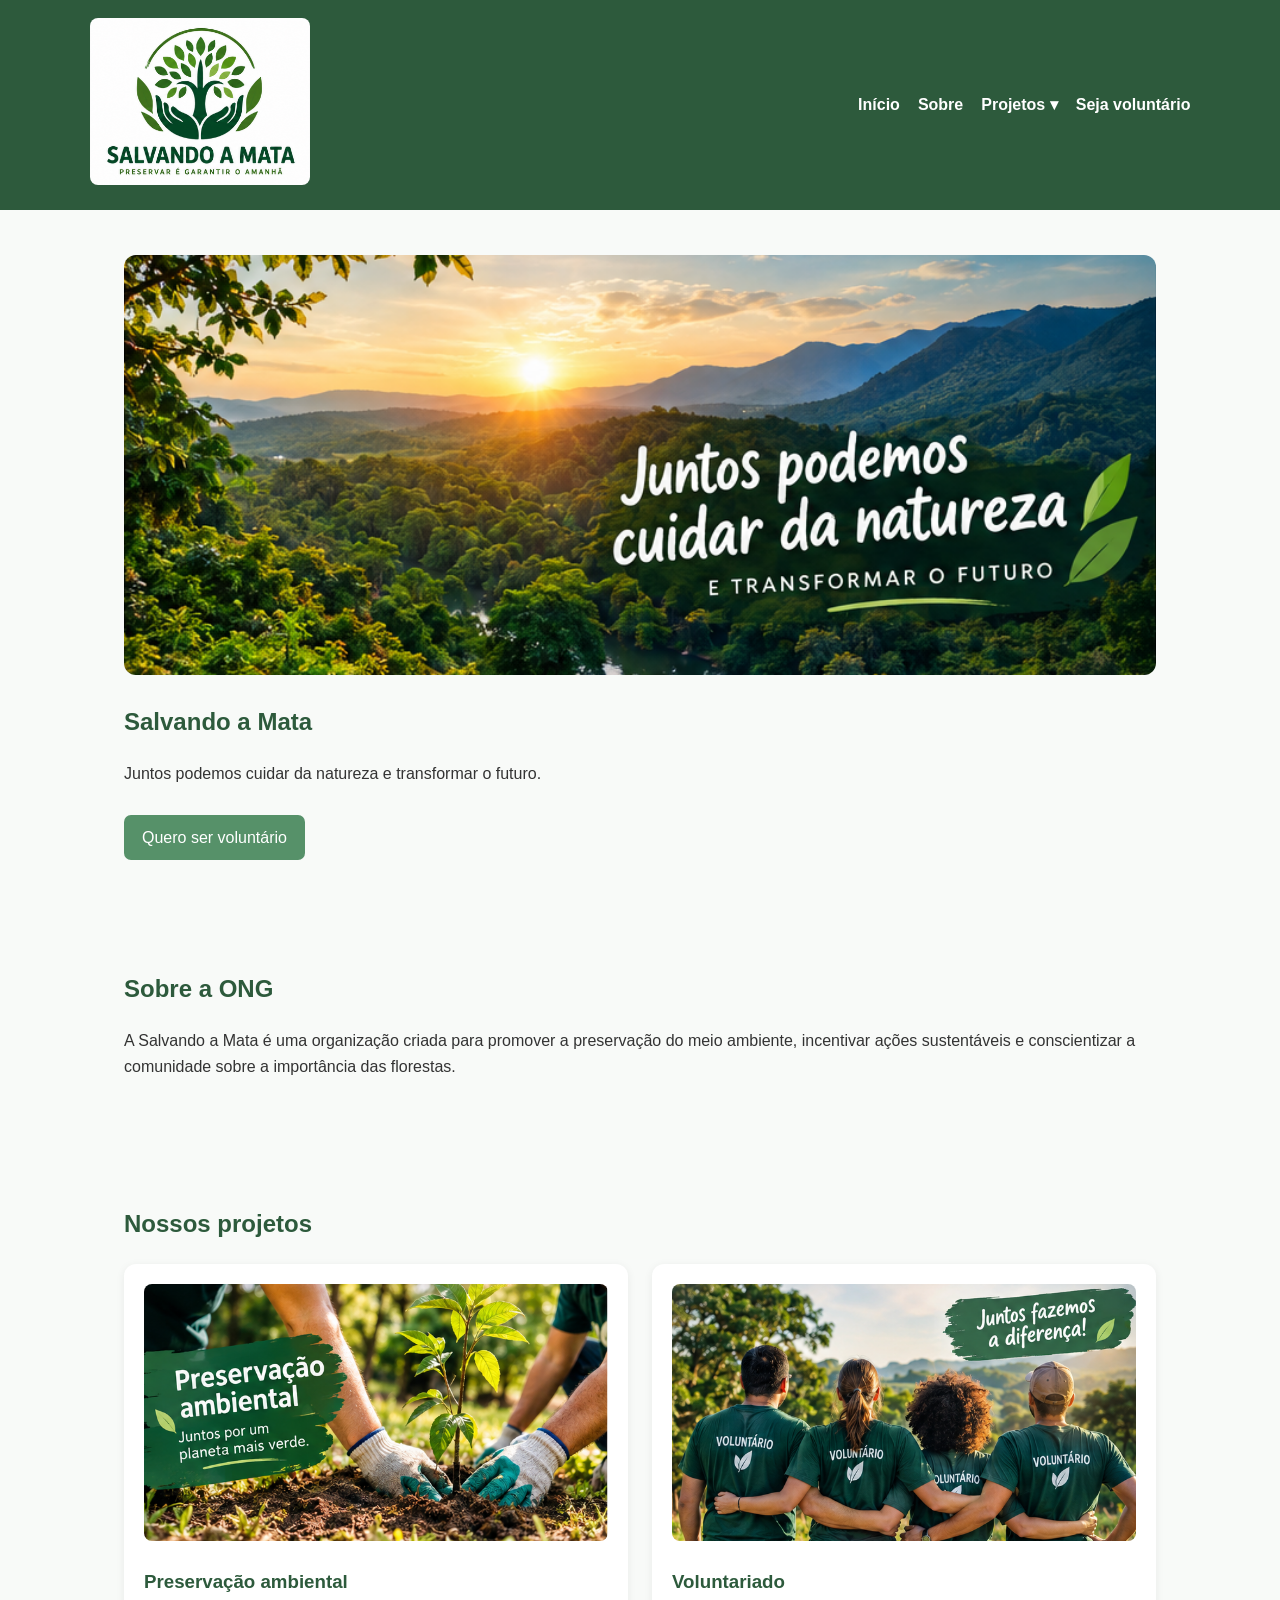
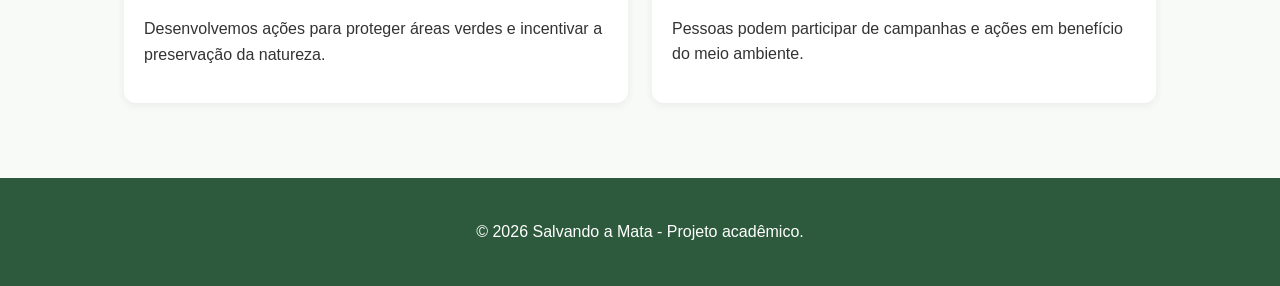
==== commit 9eb24fa5: "Rename html/index.html to index.html" ====
--- a/index.html
+++ b/index.html
@@ -3,15 +3,173 @@
 
 <head>
     <meta charset="UTF-8">
-    <meta http-equiv="refresh" content="0; url=html/index.html">
-    <title>Salvando a Mata</title>
+    <meta name="viewport" content="width=device-width, initial-scale=1.0">
+    <title>Salvando a Mata - ONG</title>
+
+    <link rel="stylesheet" href="../css/style.css">
 </head>
 
 <body>
 
+<header>
+
+    <a href="index.html">
+        <img src="../imagens/logo.png" alt="Logo da ONG Salvando a Mata">
+    </a>
+
+    <nav aria-label="Navegação principal">
+
+        <!-- Botão do menu hambúrguer -->
+        <button
+            class="menu-hamburguer"
+            onclick="toggleMenu()"
+            aria-label="Abrir menu"
+            aria-expanded="false"
+            aria-controls="menu">
+            ☰
+        </button>
+
+        <!-- Menu principal -->
+        <ul class="menu" id="menu">
+
+            <li>
+                <a href="index.html">Início</a>
+            </li>
+
+            <li>
+                <a href="#sobre">Sobre</a>
+            </li>
+
+            <!-- Menu dropdown -->
+            <li class="dropdown">
+
+                <a href="#projetos">
+                    Projetos ▾
+                </a>
+
+                <ul class="submenu">
+
+                    <li>
+                        <a href="#projetos">
+                            Preservação ambiental
+                        </a>
+                    </li>
+
+                    <li>
+                        <a href="#projetos">
+                            Voluntariado
+                        </a>
+                    </li>
+
+                </ul>
+
+            </li>
+
+            <li>
+                <a href="cadastro.html">
+                    Seja voluntário
+                </a>
+            </li>
+
+        </ul>
+
+    </nav>
+
+</header>
+
+
+<main>
+
+    <!-- Seção principal -->
+    <section class="hero">
+
+        <img
+            src="../imagens/banner.jpg"
+            alt="Imagem representando a preservação da natureza">
+
+        <h1>Salvando a Mata</h1>
+
+        <p>
+            Juntos podemos cuidar da natureza e transformar o futuro.
+        </p>
+
+        <a class="btn" href="cadastro.html">
+            Quero ser voluntário
+        </a>
+
+    </section>
+
+
+    <!-- Sobre a ONG -->
+    <section id="sobre">
+
+        <h2>Sobre a ONG</h2>
+
+        <p>
+            A Salvando a Mata é uma organização criada para promover
+            a preservação do meio ambiente, incentivar ações sustentáveis
+            e conscientizar a comunidade sobre a importância das florestas.
+        </p>
+
+    </section>
+
+
+    <!-- Projetos -->
+    <section id="projetos">
+
+        <h2>Nossos projetos</h2>
+
+        <div class="cards">
+
+            <article class="card">
+
+                <img
+                    src="../imagens/projetos.jpg"
+                    alt="Imagem representando projetos ambientais">
+
+                <h3>Preservação ambiental</h3>
+
+                <p>
+                    Desenvolvemos ações para proteger áreas verdes
+                    e incentivar a preservação da natureza.
+                </p>
+
+            </article>
+
+
+            <article class="card">
+
+                <img
+                    src="../imagens/voluntarios.png"
+                    alt="Imagem representando voluntários">
+
+                <h3>Voluntariado</h3>
+
+                <p>
+                    Pessoas podem participar de campanhas e ações
+                    em benefício do meio ambiente.
+                </p>
+
+            </article>
+
+        </div>
+
+    </section>
+
+</main>
+
+
+<footer>
+
     <p>
-        Redirecionando para o site...
+        &copy; 2026 Salvando a Mata - Projeto acadêmico.
     </p>
+
+</footer>
+
+
+<!-- JavaScript externo do menu -->
+<script src="../js/menu.js"></script>
 
 </body>
 
--- a/css/style.css
+++ b/css/style.css
@@ -0,0 +1,403 @@
+* {
+    box-sizing: border-box;
+}
+
+body {
+    margin: 0;
+    font-family: Arial, sans-serif;
+    line-height: 1.6;
+    color: #333;
+    background-color: #f8faf8;
+}
+
+header {
+    background-color: #2d5a3c;
+    color: white;
+    padding: 18px 7%;
+    display: flex;
+    align-items: center;
+    justify-content: space-between;
+    gap: 20px;
+}
+
+header img {
+    width: 220px;
+    background-color: white;
+    border-radius: 8px;
+}
+
+/* Menu de navegação */
+nav {
+    display: flex;
+    align-items: center;
+}
+
+.menu {
+    display: flex;
+    align-items: center;
+    gap: 18px;
+    list-style: none;
+    margin: 0;
+    padding: 0;
+}
+
+nav a {
+    color: white;
+    text-decoration: none;
+    font-weight: bold;
+}
+
+/* Dropdown */
+.dropdown {
+    position: relative;
+}
+
+.submenu {
+    display: none;
+    position: absolute;
+    top: 100%;
+    left: 0;
+    background-color: #2d5a3c;
+    list-style: none;
+    padding: 10px;
+    min-width: 150px;
+    z-index: 10;
+}
+
+.dropdown:hover .submenu,
+.dropdown:focus-within .submenu {
+    display: block;
+}
+
+.submenu li {
+    padding: 8px;
+}
+
+/* Botão hambúrguer */
+.menu-hamburguer {
+    display: none;
+    background-color: transparent;
+    color: white;
+    font-size: 28px;
+    padding: 5px 10px;
+}
+
+/* Conteúdo principal */
+main {
+    max-width: 1100px;
+    margin: auto;
+}
+
+section {
+    padding: 45px 7%;
+}
+
+.hero img {
+    width: 100%;
+    max-height: 420px;
+    object-fit: cover;
+    border-radius: 12px;
+}
+
+h1,
+h2,
+h3 {
+    color: #2d5a3c;
+}
+
+/* Cards em grid de 12 colunas */
+.cards {
+    display: grid;
+    grid-template-columns: repeat(12, 1fr);
+    gap: 24px;
+}
+
+.card {
+    grid-column: span 6;
+    background-color: white;
+    padding: 20px;
+    border-radius: 12px;
+    box-shadow: 0 2px 10px #0001;
+}
+
+.card img {
+    width: 100%;
+    border-radius: 8px;
+}
+
+/* Botão de destaque */
+.btn {
+    display: inline-block;
+    background-color: #569169;
+    color: white;
+    padding: 10px 18px;
+    border-radius: 7px;
+    text-decoration: none;
+    margin-top: 12px;
+}
+
+/* Formulário */
+form {
+    display: flex;
+    flex-direction: column;
+    gap: 16px;
+    background-color: white;
+    padding: 25px;
+    border-radius: 12px;
+}
+
+fieldset {
+    border: 1px solid #cbd8cf;
+    border-radius: 8px;
+    margin-bottom: 20px;
+    padding: 20px;
+}
+
+legend {
+    font-weight: bold;
+    color: #2d5a3c;
+}
+
+label {
+    display: block;
+    margin-top: 12px;
+    font-weight: bold;
+}
+
+input,
+select {
+    width: 100%;
+    padding: 10px;
+    margin-top: 5px;
+    border: 1px solid #aaa;
+    border-radius: 6px;
+}
+
+/* Botões e interatividade */
+button {
+    background-color: #2d5a3c;
+    color: white;
+    border: 0;
+    padding: 12px 22px;
+    border-radius: 7px;
+    cursor: pointer;
+    transition: background-color 0.3s, box-shadow 0.3s;
+}
+
+button:hover {
+    background-color: #569169;
+}
+
+button:focus {
+    outline: 3px solid #a8c9b2;
+    outline-offset: 2px;
+}
+
+button:active {
+    background-color: #1e402a;
+}
+
+button:disabled {
+    background-color: #aaa;
+    cursor: not-allowed;
+}
+
+/* Validação visual dos campos */
+input:focus,
+select:focus {
+    outline: none;
+    border: 2px solid #569169;
+    box-shadow: 0 0 5px #569169;
+}
+
+input:valid:not(:placeholder-shown) {
+    border-color: #2d8a4b;
+}
+
+input:invalid:not(:placeholder-shown) {
+    border-color: #c0392b;
+}
+
+/* Rodapé */
+footer {
+    background-color: #2d5a3c;
+    color: white;
+    text-align: center;
+    padding: 25px;
+    margin-top: 30px;
+}
+
+/* Desktop panorâmico */
+@media (min-width: 1200px) {
+    main {
+        max-width: 1200px;
+    }
+}
+
+/* Desktop */
+@media (max-width: 1199px) {
+    main {
+        max-width: 100%;
+    }
+}
+
+/* Tablets */
+@media (max-width: 992px) {
+    .cards {
+        gap: 16px;
+    }
+
+    header img {
+        width: 180px;
+    }
+}
+
+/* Celulares */
+@media (max-width: 768px) {
+    header {
+        flex-direction: column;
+        align-items: flex-start;
+    }
+
+    nav {
+        width: 100%;
+        flex-direction: column;
+        align-items: flex-start;
+    }
+
+    .menu-hamburguer {
+        display: block;
+    }
+
+    .menu {
+        display: none;
+        flex-direction: column;
+        align-items: flex-start;
+        width: 100%;
+        gap: 12px;
+        padding-top: 15px;
+    }
+
+    .menu.ativo {
+        display: flex;
+    }
+
+    .submenu {
+        position: static;
+        background-color: #1e402a;
+    }
+
+    .card {
+        grid-column: span 12;
+    }
+
+    section {
+        padding: 30px 5%;
+    }
+}
+
+/* Celulares pequenos */
+@media (max-width: 576px) {
+    nav a {
+        font-size: 14px;
+    }
+
+    header img {
+        width: 150px;
+    }
+
+    .card {
+        padding: 15px;
+    }
+}
+
+/* Telas muito pequenas */
+@media (max-width: 400px) {
+    h1 {
+        font-size: 24px;
+    }
+
+    h2 {
+        font-size: 20px;
+    }
+
+    button {
+        width: 100%;
+    }
+}
+
+/* Componentes de feedback */
+.feedback h3 {
+    margin-top: 25px;
+}
+
+/* Badges */
+.badge {
+    display: inline-block;
+    padding: 6px 12px;
+    margin: 5px 5px 5px 0;
+    border-radius: 20px;
+    font-size: 14px;
+    font-weight: bold;
+}
+
+.badge-sucesso {
+    background-color: #d4edda;
+    color: #155724;
+}
+
+.badge-info {
+    background-color: #d1ecf1;
+    color: #0c5460;
+}
+
+.badge-alerta {
+    background-color: #fff3cd;
+    color: #856404;
+}
+
+/* Alertas */
+.alerta {
+    padding: 15px;
+    margin: 12px 0;
+    border: 1px solid;
+    border-radius: 8px;
+}
+
+.alerta-sucesso {
+    background-color: #d4edda;
+    color: #155724;
+    border-color: #c3e6cb;
+}
+
+.alerta-erro {
+    background-color: #f8d7da;
+    color: #721c24;
+    border-color: #f5c6cb;
+}
+
+/* Toast */
+.toast {
+    max-width: 350px;
+    padding: 18px;
+    margin-top: 15px;
+    background-color: #2d5a3c;
+    color: white;
+    border-radius: 8px;
+    box-shadow: 0 4px 10px rgba(0, 0, 0, 0.2);
+}
+
+.toast p {
+    margin-bottom: 0;
+}
+
+/* Ajuste do menu somente na página de cadastro */
+.pagina-cadastro header nav {
+    display: flex;
+    align-items: center;
+    gap: 25px;
+}
+
+.pagina-cadastro header nav a {
+    white-space: nowrap;
+}
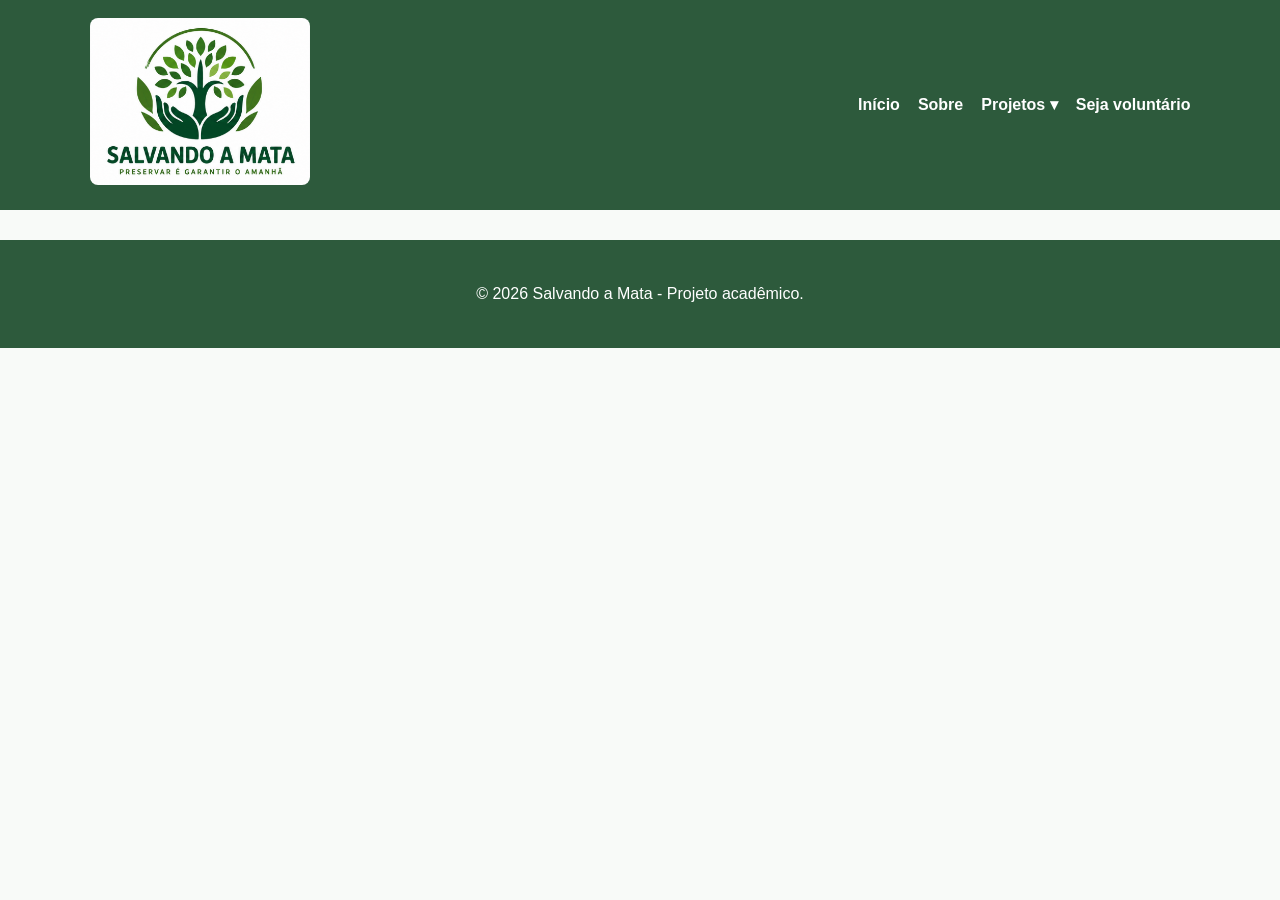
==== commit 3d365d05: "Update file paths and navigation links in index.html" ====
--- a/index.html
+++ b/index.html
@@ -4,59 +4,62 @@
 <head>
     <meta charset="UTF-8">
     <meta name="viewport" content="width=device-width, initial-scale=1.0">
+
     <title>Salvando a Mata - ONG</title>
 
-    <link rel="stylesheet" href="../css/style.css">
+    <link rel="stylesheet" href="css/style.css">
 </head>
 
 <body>
 
 <header>
 
-    <a href="index.html">
-        <img src="../imagens/logo.png" alt="Logo da ONG Salvando a Mata">
+    <a href="#inicio" data-rota="inicio">
+        <img
+            src="imagens/logo.png"
+            alt="Logo da ONG Salvando a Mata">
     </a>
 
     <nav aria-label="Navegação principal">
 
-        <!-- Botão do menu hambúrguer -->
         <button
             class="menu-hamburguer"
-            onclick="toggleMenu()"
             aria-label="Abrir menu"
             aria-expanded="false"
             aria-controls="menu">
             ☰
         </button>
 
-        <!-- Menu principal -->
         <ul class="menu" id="menu">
 
             <li>
-                <a href="index.html">Início</a>
+                <a href="#inicio" data-rota="inicio">
+                    Início
+                </a>
             </li>
 
             <li>
-                <a href="#sobre">Sobre</a>
+                <a href="#sobre" data-rota="sobre">
+                    Sobre
+                </a>
             </li>
 
-            <!-- Menu dropdown -->
             <li class="dropdown">
 
-                <a href="#projetos">
+                <a href="#projetos" data-rota="projetos">
                     Projetos ▾
                 </a>
 
                 <ul class="submenu">
 
                     <li>
-                        <a href="#projetos">
+                        <a href="#projetos" data-rota="projetos">
                             Preservação ambiental
                         </a>
                     </li>
 
                     <li>
-                        <a href="#projetos">
+                        <a href="#projetos" data-rota="projetos">
                             Voluntariado
                         </a>
                     </li>
@@ -66,7 +69,7 @@
             </li>
 
             <li>
-                <a href="cadastro.html">
+                <a href="#voluntario" data-rota="voluntario">
                     Seja voluntário
                 </a>
             </li>
@@ -80,81 +83,7 @@
 
 <main>
 
-    <!-- Seção principal -->
-    <section class="hero">
-
-        <img
-            src="../imagens/banner.jpg"
-            alt="Imagem representando a preservação da natureza">
-
-        <h1>Salvando a Mata</h1>
-
-        <p>
-            Juntos podemos cuidar da natureza e transformar o futuro.
-        </p>
-
-        <a class="btn" href="cadastro.html">
-            Quero ser voluntário
-        </a>
-
-    </section>
-
-
-    <!-- Sobre a ONG -->
-    <section id="sobre">
-
-        <h2>Sobre a ONG</h2>
-
-        <p>
-            A Salvando a Mata é uma organização criada para promover
-            a preservação do meio ambiente, incentivar ações sustentáveis
-            e conscientizar a comunidade sobre a importância das florestas.
-        </p>
-
-    </section>
-
-
-    <!-- Projetos -->
-    <section id="projetos">
-
-        <h2>Nossos projetos</h2>
-
-        <div class="cards">
-
-            <article class="card">
-
-                <img
-                    src="../imagens/projetos.jpg"
-                    alt="Imagem representando projetos ambientais">
-
-                <h3>Preservação ambiental</h3>
-
-                <p>
-                    Desenvolvemos ações para proteger áreas verdes
-                    e incentivar a preservação da natureza.
-                </p>
-
-            </article>
-
-
-            <article class="card">
-
-                <img
-                    src="../imagens/voluntarios.png"
-                    alt="Imagem representando voluntários">
-
-                <h3>Voluntariado</h3>
-
-                <p>
-                    Pessoas podem participar de campanhas e ações
-                    em benefício do meio ambiente.
-                </p>
-
-            </article>
-
-        </div>
-
-    </section>
+    <div id="conteudo"></div>
 
 </main>
 
@@ -168,8 +97,7 @@
 </footer>
 
 
-<!-- JavaScript externo do menu -->
-<script src="../js/menu.js"></script>
+<script src="js/menu.js"></script>
 
 </body>
 
